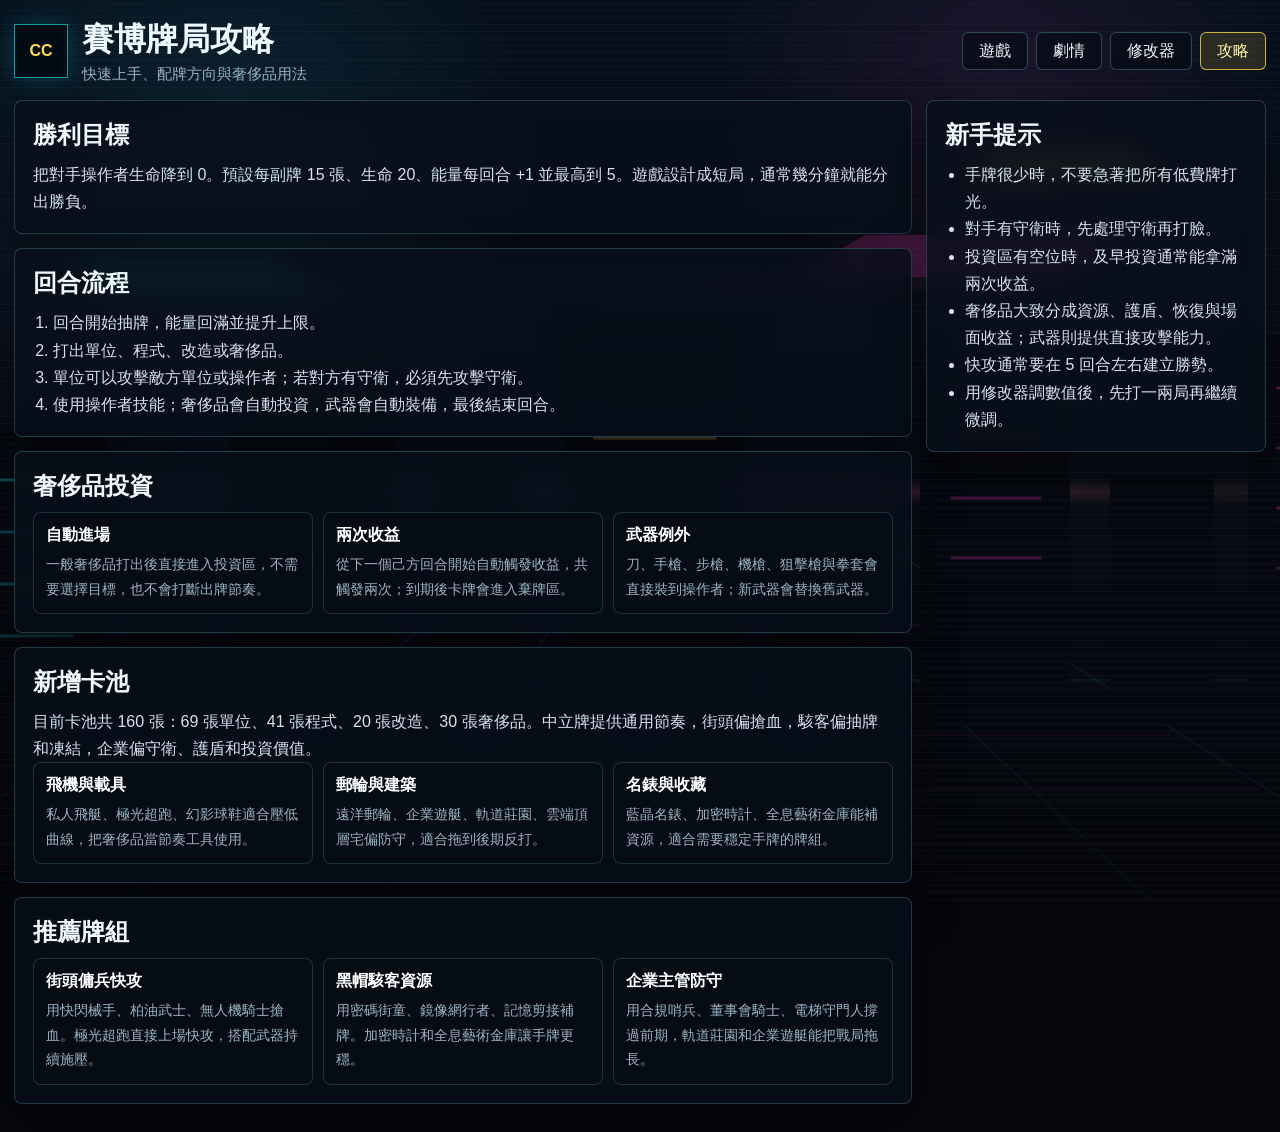
==== guide.html @ 10840266 "Add luxury investments and expanded weapon system" ====
<!doctype html>
<html lang="zh-Hant">
  <head>
    <meta charset="utf-8" />
    <meta name="viewport" content="width=device-width, initial-scale=1" />
    <meta name="theme-color" content="#07111d" />
    <meta name="apple-mobile-web-app-capable" content="yes" />
    <title>賽博牌局攻略</title>
    <link rel="manifest" href="manifest.webmanifest" />
    <link rel="apple-touch-icon" href="assets/app-icon-180.png" />
    <link rel="stylesheet" href="styles.css?v=investment-weapons-20260714" />
  </head>
  <body>
    <div class="backdrop" aria-hidden="true"></div>
    <main class="app">
      <header class="topbar">
        <div class="brand">
          <span class="brand-mark">CC</span>
          <div>
            <h1>賽博牌局攻略</h1>
            <p>快速上手、配牌方向與奢侈品用法</p>
          </div>
        </div>
        <nav class="view-tabs site-nav" aria-label="網站導覽">
          <a class="tab-link" href="index.html">遊戲</a>
          <a class="tab-link" href="story.html">劇情</a>
          <a class="tab-link" href="modifier.html">修改器</a>
          <a class="tab-link active" href="guide.html">攻略</a>
        </nav>
      </header>

      <div class="page-grid">
        <section class="content-panel">
          <div class="section-band">
            <h2>勝利目標</h2>
            <p>把對手操作者生命降到 0。預設每副牌 15 張、生命 20、能量每回合 +1 並最高到 5。遊戲設計成短局，通常幾分鐘就能分出勝負。</p>
          </div>

          <div class="section-band">
            <h2>回合流程</h2>
            <ol>
              <li>回合開始抽牌，能量回滿並提升上限。</li>
              <li>打出單位、程式、改造或奢侈品。</li>
              <li>單位可以攻擊敵方單位或操作者；若對方有守衛，必須先攻擊守衛。</li>
              <li>使用操作者技能；奢侈品會自動投資，武器會自動裝備，最後結束回合。</li>
            </ol>
          </div>

          <div class="section-band">
            <h2>奢侈品投資</h2>
            <div class="guide-cards">
              <div class="guide-card">
                <strong>自動進場</strong>
                <p>一般奢侈品打出後直接進入投資區，不需要選擇目標，也不會打斷出牌節奏。</p>
              </div>
              <div class="guide-card">
                <strong>兩次收益</strong>
                <p>從下一個己方回合開始自動觸發收益，共觸發兩次；到期後卡牌會進入棄牌區。</p>
              </div>
              <div class="guide-card">
                <strong>武器例外</strong>
                <p>刀、手槍、步槍、機槍、狙擊槍與拳套會直接裝到操作者；新武器會替換舊武器。</p>
              </div>
            </div>
          </div>

          <div class="section-band">
            <h2>新增卡池</h2>
            <p>目前卡池共 160 張：69 張單位、41 張程式、20 張改造、30 張奢侈品。中立牌提供通用節奏，街頭偏搶血，駭客偏抽牌和凍結，企業偏守衛、護盾和投資價值。</p>
            <div class="guide-cards">
              <div class="guide-card">
                <strong>飛機與載具</strong>
                <p>私人飛艇、極光超跑、幻影球鞋適合壓低曲線，把奢侈品當節奏工具使用。</p>
              </div>
              <div class="guide-card">
                <strong>郵輪與建築</strong>
                <p>遠洋郵輪、企業遊艇、軌道莊園、雲端頂層宅偏防守，適合拖到後期反打。</p>
              </div>
              <div class="guide-card">
                <strong>名錶與收藏</strong>
                <p>藍晶名錶、加密時計、全息藝術金庫能補資源，適合需要穩定手牌的牌組。</p>
              </div>
            </div>
          </div>

          <div class="section-band">
            <h2>推薦牌組</h2>
            <div class="deck-samples">
              <div class="sample-card">
                <strong>街頭傭兵快攻</strong>
                <p>用快閃械手、柏油武士、無人機騎士搶血。極光超跑直接上場快攻，搭配武器持續施壓。</p>
              </div>
              <div class="sample-card">
                <strong>黑帽駭客資源</strong>
                <p>用密碼街童、鏡像網行者、記憶剪接補牌。加密時計和全息藝術金庫讓手牌更穩。</p>
              </div>
              <div class="sample-card">
                <strong>企業主管防守</strong>
                <p>用合規哨兵、董事會騎士、電梯守門人撐過前期，軌道莊園和企業遊艇能把戰局拖長。</p>
              </div>
            </div>
          </div>
        </section>

        <aside class="section-band">
          <h2>新手提示</h2>
          <ul>
            <li>手牌很少時，不要急著把所有低費牌打光。</li>
            <li>對手有守衛時，先處理守衛再打臉。</li>
            <li>投資區有空位時，及早投資通常能拿滿兩次收益。</li>
            <li>奢侈品大致分成資源、護盾、恢復與場面收益；武器則提供直接攻擊能力。</li>
            <li>快攻通常要在 5 回合左右建立勝勢。</li>
            <li>用修改器調數值後，先打一兩局再繼續微調。</li>
          </ul>
        </aside>
      </div>
    </main>
    <script src="pwa.js"></script>
  </body>
</html>
---- styles.css ----
:root {
  color-scheme: dark;
  --bg: #05070d;
  --panel: rgba(8, 15, 26, 0.82);
  --panel-strong: rgba(12, 20, 34, 0.96);
  --line: rgba(126, 227, 255, 0.22);
  --text: #edf8ff;
  --muted: #9cb4c5;
  --cyan: #18f7ff;
  --pink: #ff3fc7;
  --yellow: #ffde4a;
  --green: #43f59b;
  --red: #ff5c72;
  --blue: #5f8dff;
  --card: #10192a;
  --shadow: 0 18px 52px rgba(0, 0, 0, 0.45);
}

* {
  box-sizing: border-box;
}

body {
  min-height: 100vh;
  min-height: 100dvh;
  margin: 0;
  overflow-x: hidden;
  background: var(--bg);
  color: var(--text);
  font-family:
    "Microsoft JhengHei",
    "Noto Sans TC",
    "Segoe UI",
    sans-serif;
}

button,
input {
  font: inherit;
}

button {
  cursor: pointer;
}

button:disabled {
  cursor: not-allowed;
  opacity: 0.46;
}

.backdrop {
  position: fixed;
  inset: 0;
  z-index: -2;
  background:
    linear-gradient(180deg, rgba(5, 7, 13, 0.18), rgba(5, 7, 13, 0.9)),
    url("assets/cyber-city.svg") center/cover no-repeat;
}

.backdrop::after {
  content: "";
  position: absolute;
  inset: 0;
  background:
    repeating-linear-gradient(
      0deg,
      rgba(255, 255, 255, 0.035) 0,
      rgba(255, 255, 255, 0.035) 1px,
      transparent 1px,
      transparent 7px
    ),
    radial-gradient(circle at 18% 18%, rgba(24, 247, 255, 0.13), transparent 24%),
    radial-gradient(circle at 78% 9%, rgba(255, 63, 199, 0.11), transparent 22%);
  mix-blend-mode: screen;
  opacity: 0.72;
}

.app {
  width: min(1580px, calc(100vw - 28px));
  min-height: 100vh;
  min-height: 100dvh;
  margin: 0 auto;
  padding: 18px 0 28px;
}

.topbar {
  display: flex;
  align-items: center;
  justify-content: space-between;
  gap: 18px;
  margin-bottom: 16px;
}

.brand {
  display: flex;
  align-items: center;
  gap: 14px;
}

.brand-mark {
  display: grid;
  width: 54px;
  height: 54px;
  place-items: center;
  border: 1px solid rgba(24, 247, 255, 0.62);
  background: rgba(4, 9, 16, 0.78);
  box-shadow: 0 0 24px rgba(24, 247, 255, 0.18);
  color: var(--yellow);
  font-weight: 900;
  letter-spacing: 0;
}

h1,
p {
  margin: 0;
}

.brand h1 {
  font-size: clamp(1.45rem, 2.5vw, 2.25rem);
  letter-spacing: 0;
}

.brand p {
  margin-top: 3px;
  color: var(--muted);
  font-size: 0.92rem;
}

.view-tabs,
.filter-group,
.button-row {
  display: flex;
  align-items: center;
  gap: 8px;
}

.tab-button,
.filter-button,
.tab-link,
.ghost-button,
.primary-button,
.start-button,
.end-turn-button,
.skill-button,
.card-action,
.cash-button {
  min-height: 38px;
  border: 1px solid rgba(126, 227, 255, 0.28);
  border-radius: 6px;
  background: rgba(7, 13, 22, 0.74);
  color: var(--text);
  transition:
    transform 120ms ease,
    border-color 120ms ease,
    background 120ms ease;
}

.tab-button,
.filter-button,
.tab-link {
  display: inline-flex;
  align-items: center;
  justify-content: center;
  padding: 0 16px;
  text-decoration: none;
}

.tab-button.active,
.filter-button.active,
.tab-link.active {
  border-color: rgba(255, 222, 74, 0.78);
  background: rgba(255, 222, 74, 0.13);
  color: #fff4a9;
}

.primary-button,
.start-button,
.end-turn-button {
  padding: 0 16px;
  border-color: rgba(67, 245, 155, 0.68);
  background: linear-gradient(90deg, rgba(67, 245, 155, 0.2), rgba(24, 247, 255, 0.16));
  color: #dfffee;
  font-weight: 800;
}

.ghost-button {
  padding: 0 14px;
}

.site-nav {
  flex-wrap: wrap;
  justify-content: flex-end;
}

.view {
  display: none;
}

.view.active {
  display: block;
}

.builder-layout,
.game-layout {
  display: grid;
  gap: 14px;
}

.builder-layout {
  grid-template-columns: 290px minmax(0, 1fr) 310px;
  align-items: start;
}

.game-layout {
  grid-template-columns: minmax(0, 1fr) 330px;
}

.panel,
.table-panel {
  border: 1px solid var(--line);
  border-radius: 8px;
  background: var(--panel);
  box-shadow: var(--shadow);
  backdrop-filter: blur(12px);
}

.panel {
  padding: 14px;
}

.page-layout {
  display: grid;
  gap: 14px;
}

.page-grid {
  display: grid;
  grid-template-columns: minmax(0, 1fr) 340px;
  gap: 14px;
  align-items: start;
}

.content-panel {
  display: grid;
  gap: 14px;
}

.section-band {
  border: 1px solid var(--line);
  border-radius: 8px;
  background: var(--panel);
  box-shadow: var(--shadow);
  backdrop-filter: blur(12px);
  padding: 18px;
}

.section-band h2,
.section-band h3 {
  margin: 0 0 10px;
  letter-spacing: 0;
}

.section-band p {
  color: #d4e5ef;
  line-height: 1.7;
}

.section-band ul,
.section-band ol {
  margin: 10px 0 0;
  padding-left: 1.25rem;
  color: #d4e5ef;
  line-height: 1.7;
}

.guide-cards,
.rule-editor,
.card-editor-grid,
.deck-samples {
  display: grid;
  gap: 10px;
}

.guide-cards {
  grid-template-columns: repeat(auto-fit, minmax(220px, 1fr));
}

.guide-card,
.sample-card,
.editor-card {
  border: 1px solid rgba(126, 227, 255, 0.18);
  border-radius: 8px;
  background: rgba(7, 13, 22, 0.72);
  padding: 12px;
}

.guide-card strong,
.sample-card strong,
.editor-card strong {
  display: block;
  margin-bottom: 6px;
  color: #ffffff;
}

.guide-card p,
.sample-card p,
.editor-card p {
  color: var(--muted);
  font-size: 0.9rem;
}

.story-overview {
  display: grid;
  gap: 12px;
}

.story-chapters,
.story-node-list {
  display: grid;
  gap: 12px;
}

.story-chapter-heading {
  display: flex;
  align-items: start;
  justify-content: space-between;
  gap: 14px;
}

.story-node {
  display: grid;
  grid-template-columns: minmax(0, 1fr) auto;
  gap: 12px;
  align-items: center;
  padding: 12px;
  border: 1px solid rgba(126, 227, 255, 0.18);
  border-radius: 8px;
  background: rgba(7, 13, 22, 0.72);
}

.story-node.locked {
  opacity: 0.52;
}

.story-node.completed {
  border-color: rgba(67, 245, 155, 0.42);
}

.story-node h3 {
  margin: 6px 0;
}

.story-node strong,
.story-battle-banner strong {
  display: block;
  color: #fff4a9;
  line-height: 1.5;
}

.story-status {
  display: inline-flex;
  width: fit-content;
  min-height: 24px;
  align-items: center;
  padding: 0 8px;
  border: 1px solid rgba(255, 222, 74, 0.34);
  border-radius: 999px;
  color: var(--yellow);
  font-size: 0.74rem;
  font-weight: 900;
}

.story-side {
  position: sticky;
  top: 12px;
}

.story-battle-banner {
  display: grid;
  grid-template-columns: minmax(0, 1fr) minmax(240px, 360px);
  gap: 14px;
  margin-bottom: 14px;
  padding: 14px;
  border: 1px solid rgba(255, 222, 74, 0.34);
  border-radius: 8px;
  background:
    linear-gradient(135deg, rgba(255, 222, 74, 0.12), rgba(24, 247, 255, 0.08)),
    rgba(7, 13, 22, 0.86);
  box-shadow: var(--shadow);
}

.story-battle-banner[hidden] {
  display: none;
}

.story-battle-banner h2 {
  margin: 6px 0 8px;
}

.story-banner-actions {
  display: grid;
  align-content: center;
  gap: 10px;
  color: var(--muted);
  line-height: 1.45;
}

.story-banner-actions .ghost-button,
.story-node .primary-button,
.story-node .ghost-button {
  display: inline-flex;
  align-items: center;
  justify-content: center;
  text-decoration: none;
}

.rule-editor {
  grid-template-columns: repeat(auto-fit, minmax(170px, 1fr));
}

.field {
  display: grid;
  gap: 6px;
}

.field label {
  color: #dceaff;
  font-size: 0.84rem;
  font-weight: 800;
}

.field input,
.field textarea,
.field select {
  width: 100%;
  min-height: 40px;
  border: 1px solid rgba(126, 227, 255, 0.24);
  border-radius: 6px;
  background: rgba(5, 9, 15, 0.82);
  color: var(--text);
  padding: 8px 10px;
}

.field textarea {
  min-height: 96px;
  resize: vertical;
}

.file-input {
  position: absolute;
  width: 1px;
  height: 1px;
  opacity: 0;
  pointer-events: none;
}

.toggle-field {
  display: flex;
  min-height: 40px;
  align-items: center;
  gap: 8px;
  padding: 8px 10px;
  border: 1px solid rgba(126, 227, 255, 0.24);
  border-radius: 6px;
  background: rgba(5, 9, 15, 0.62);
  color: #dceaff;
  font-size: 0.88rem;
  font-weight: 800;
}

.modifier-toolbar {
  display: flex;
  flex-wrap: wrap;
  gap: 8px;
  align-items: center;
  justify-content: space-between;
}

.modifier-toolbar .field {
  min-width: min(280px, 100%);
  flex: 1;
}

.card-editor-grid {
  grid-template-columns: repeat(auto-fit, minmax(260px, 1fr));
}

.editor-card {
  display: grid;
  gap: 10px;
}

.custom-card-form {
  display: grid;
  grid-template-columns: repeat(3, minmax(0, 1fr));
  gap: 10px;
}

.custom-text-field,
.custom-art-tools {
  grid-column: 1 / -1;
}

.editor-top {
  display: grid;
  grid-template-columns: 74px minmax(0, 1fr);
  gap: 10px;
  align-items: center;
}

.editor-art {
  width: 74px;
  aspect-ratio: var(--art-ratio, 1 / 1);
  border: 1px solid rgba(255, 255, 255, 0.14);
  border-radius: 6px;
  background-image:
    linear-gradient(180deg, rgba(0, 0, 0, 0.02), rgba(0, 0, 0, 0.24)),
    var(--art-image, url("assets/card-art-atlas.png"));
  background-size: auto, var(--art-size, 600% 600%);
  background-position: center, var(--art-x, 0%) var(--art-y, 0%);
  background-repeat: no-repeat;
}

.custom-preview {
  width: 88px;
  flex: 0 0 auto;
}

.art-tools {
  display: flex;
  flex-wrap: wrap;
  gap: 8px;
  align-items: center;
}

.custom-card-list {
  display: grid;
  gap: 10px;
  margin-top: 14px;
}

.custom-card-list h3 {
  margin: 0;
  font-size: 1rem;
}

.custom-card-items {
  display: grid;
  gap: 8px;
}

.custom-card-row {
  display: grid;
  grid-template-columns: 52px minmax(0, 1fr) auto;
  gap: 10px;
  align-items: center;
  padding: 8px;
  border: 1px solid rgba(126, 227, 255, 0.18);
  border-radius: 6px;
  background: rgba(4, 8, 15, 0.54);
}

.custom-card-row strong,
.custom-card-row p {
  margin: 0;
}

.custom-card-row p,
.empty-inline {
  color: var(--muted);
  font-size: 0.84rem;
}

.custom-card-actions {
  display: flex;
  flex-wrap: wrap;
  gap: 6px;
  justify-content: flex-end;
}

.mini-art {
  width: 52px;
}

.danger-button {
  border-color: rgba(255, 92, 122, 0.42);
  color: #ffd3dc;
}

.compact-button {
  min-height: 34px;
  padding: 7px 10px;
  font-size: 0.82rem;
}

.editor-fields {
  display: grid;
  grid-template-columns: repeat(3, 1fr);
  gap: 8px;
}

.editor-fields .field input {
  min-height: 36px;
}

.status-line {
  min-height: 24px;
  color: var(--yellow);
  font-weight: 800;
}

.export-box {
  font-family: Consolas, "Courier New", monospace;
}

.deck-samples {
  grid-template-columns: repeat(auto-fit, minmax(260px, 1fr));
}

.panel-heading {
  display: flex;
  align-items: center;
  justify-content: space-between;
  gap: 10px;
  margin-bottom: 12px;
  color: #ffffff;
  font-weight: 900;
}

.panel-heading strong {
  color: var(--yellow);
  font-size: 0.86rem;
}

.operator-list {
  display: grid;
  gap: 8px;
}

.operator-button {
  width: 100%;
  min-height: 62px;
  padding: 10px;
  border: 1px solid rgba(126, 227, 255, 0.23);
  border-radius: 8px;
  background: rgba(10, 18, 30, 0.68);
  color: var(--text);
  text-align: left;
}

.operator-button.active {
  border-color: var(--cyan);
  box-shadow: inset 0 0 0 1px rgba(24, 247, 255, 0.28);
}

.operator-button strong,
.operator-detail strong {
  display: block;
  margin-bottom: 4px;
}

.operator-button span,
.operator-detail,
.rule-stack {
  color: var(--muted);
  font-size: 0.9rem;
}

.operator-detail {
  min-height: 94px;
  margin: 12px 0;
  padding: 12px;
  border: 1px solid rgba(255, 222, 74, 0.2);
  border-radius: 8px;
  background: rgba(255, 222, 74, 0.06);
}

.rule-stack {
  display: grid;
  gap: 8px;
  margin-bottom: 14px;
}

.rule-stack div {
  display: flex;
  justify-content: space-between;
  gap: 10px;
  padding-bottom: 8px;
  border-bottom: 1px solid rgba(126, 227, 255, 0.12);
}

.library-panel {
  min-height: calc(100vh - 128px);
}

.library-toolbar {
  display: flex;
  align-items: center;
  justify-content: space-between;
  gap: 14px;
  margin-bottom: 12px;
}

.deck-meter {
  display: grid;
  min-width: 150px;
  gap: 6px;
  color: var(--yellow);
  font-weight: 900;
  text-align: right;
}

.meter-track {
  width: 100%;
  height: 8px;
  overflow: hidden;
  border: 1px solid rgba(255, 222, 74, 0.28);
  border-radius: 999px;
  background: rgba(255, 255, 255, 0.08);
}

.meter-track span {
  display: block;
  width: 0;
  height: 100%;
  background: linear-gradient(90deg, var(--green), var(--yellow));
}

.card-library {
  display: grid;
  grid-template-columns: repeat(auto-fill, minmax(194px, 1fr));
  gap: 10px;
}

.catalog-card,
.hand-card,
.unit-card,
.luxury-card,
.deck-entry {
  border: 1px solid rgba(126, 227, 255, 0.24);
  border-radius: 8px;
  background:
    linear-gradient(145deg, rgba(255, 255, 255, 0.035), transparent 38%),
    rgba(12, 22, 36, 0.94);
  color: var(--text);
}

.catalog-card {
  display: grid;
  min-height: 214px;
  padding: 10px;
  gap: 8px;
  position: relative;
  overflow: hidden;
}

.catalog-card::before,
.hand-card::before {
  content: "";
  position: absolute;
  inset: 0;
  pointer-events: none;
  background:
    linear-gradient(90deg, transparent, rgba(255, 255, 255, 0.06), transparent),
    radial-gradient(circle at 72% 20%, var(--accent, rgba(24, 247, 255, 0.28)), transparent 34%);
  opacity: 0.78;
}

.catalog-card > *,
.hand-card > * {
  position: relative;
}

.card-topline {
  display: flex;
  align-items: start;
  justify-content: space-between;
  gap: 8px;
}

.cost-badge,
.stat-badge {
  display: inline-grid;
  min-width: 32px;
  height: 32px;
  place-items: center;
  border-radius: 6px;
  background: rgba(24, 247, 255, 0.14);
  border: 1px solid rgba(24, 247, 255, 0.55);
  color: var(--cyan);
  font-weight: 900;
}

.type-chip {
  display: inline-flex;
  width: fit-content;
  min-height: 24px;
  align-items: center;
  padding: 0 8px;
  border: 1px solid rgba(255, 255, 255, 0.18);
  border-radius: 999px;
  color: #ffffff;
  font-size: 0.75rem;
}

.catalog-card h3,
.hand-card h3 {
  margin: 0;
  font-size: 1.02rem;
  line-height: 1.24;
  letter-spacing: 0;
}

.card-art {
  position: relative;
  width: 100%;
  aspect-ratio: var(--art-ratio, 1 / 1);
  min-height: 0;
  overflow: hidden;
  border: 1px solid rgba(255, 255, 255, 0.12);
  border-radius: 6px;
}

.card-art,
.unit-art,
.luxury-thumb {
  background-image:
    linear-gradient(180deg, rgba(0, 0, 0, 0.02), rgba(0, 0, 0, 0.24)),
    var(--art-image, url("assets/card-art-atlas.png"));
  background-size: auto, var(--art-size, 600% 600%);
  background-position: center, var(--art-x, 0%) var(--art-y, 0%);
  background-repeat: no-repeat;
}

.card-art::before {
  content: "";
  position: absolute;
  inset: 0;
  border: 1px solid rgba(255, 255, 255, 0.08);
  box-shadow: inset 0 0 24px rgba(0, 0, 0, 0.42);
}

.card-art::after {
  content: "";
  position: absolute;
  inset: auto 0 0;
  height: 28px;
  background: linear-gradient(180deg, transparent, rgba(5, 7, 13, 0.76));
}

.card-text {
  min-height: 54px;
  color: #cfe0eb;
  font-size: 0.84rem;
  line-height: 1.45;
}

.card-footer,
.count-controls {
  display: flex;
  align-items: center;
  justify-content: space-between;
  gap: 8px;
}

.stats {
  display: flex;
  gap: 6px;
}

.card-action {
  width: 34px;
  height: 34px;
  font-weight: 900;
}

.count-number {
  min-width: 26px;
  text-align: center;
  color: var(--yellow);
  font-weight: 900;
}

.deck-list {
  display: grid;
  align-content: start;
  min-height: 420px;
  max-height: calc(100vh - 230px);
  gap: 7px;
  overflow: auto;
  padding-right: 4px;
}

.deck-type-mix {
  display: grid;
  grid-template-columns: repeat(4, minmax(0, 1fr));
  gap: 5px;
}

.deck-type-mix span {
  display: grid;
  min-width: 0;
  padding: 6px 4px;
  border: 1px solid rgba(126, 227, 255, 0.2);
  border-radius: 5px;
  color: var(--muted);
  background: rgba(255, 255, 255, 0.035);
  text-align: center;
  font-size: 0.68rem;
}

.deck-type-mix strong {
  color: var(--text);
  font-size: 0.98rem;
}

.deck-entry {
  display: grid;
  grid-template-columns: 32px minmax(0, 1fr) 32px;
  align-items: center;
  gap: 8px;
  min-height: 38px;
  padding: 5px 7px;
}

.deck-entry-name {
  overflow: hidden;
  text-overflow: ellipsis;
  white-space: nowrap;
}

.deck-entry-type {
  color: var(--muted);
  font-size: 0.74rem;
}

.start-button {
  width: 100%;
  margin-top: 12px;
}

.table-panel {
  display: grid;
  min-height: calc(100vh - 100px);
  padding: 14px;
  gap: 12px;
}

.combatant-row {
  display: grid;
  grid-template-columns: 190px minmax(0, 1fr);
  gap: 12px;
  align-items: center;
}

.opponent-row {
  align-items: start;
}

.player-row {
  align-items: end;
}

.hero-card {
  position: relative;
  min-height: 168px;
  padding: 14px;
  border: 1px solid rgba(126, 227, 255, 0.26);
  border-radius: 8px;
  background:
    linear-gradient(155deg, rgba(24, 247, 255, 0.09), rgba(255, 63, 199, 0.07)),
    rgba(7, 13, 22, 0.92);
}

.hero-card h2 {
  margin: 0 0 8px;
  font-size: 1.08rem;
}

.hero-stats {
  display: grid;
  grid-template-columns: repeat(2, 1fr);
  gap: 8px;
}

.hero-stat {
  min-height: 48px;
  padding: 6px;
  border: 1px solid rgba(255, 255, 255, 0.1);
  border-radius: 6px;
  background: rgba(255, 255, 255, 0.04);
}

.hero-stat span {
  display: block;
  color: var(--muted);
  font-size: 0.72rem;
}

.hero-stat strong {
  font-size: 1.12rem;
}

.zone-stack {
  display: grid;
  gap: 8px;
  min-width: 0;
}

.board-row,
.luxury-strip,
.hand-row {
  display: grid;
  gap: 8px;
}

.board-row {
  grid-template-columns: repeat(4, minmax(112px, 1fr));
  min-height: 128px;
}

.luxury-strip {
  grid-template-columns: repeat(2, minmax(140px, 1fr));
  min-height: 84px;
}

.hand-row {
  grid-template-columns: repeat(auto-fit, minmax(128px, 1fr));
  min-height: 166px;
}

.empty-slot {
  display: grid;
  min-height: 100%;
  place-items: center;
  border: 1px dashed rgba(126, 227, 255, 0.17);
  border-radius: 8px;
  color: rgba(237, 248, 255, 0.34);
  font-size: 0.82rem;
}

.unit-card {
  display: grid;
  min-height: 128px;
  padding: 9px;
  gap: 8px;
  position: relative;
  overflow: hidden;
  cursor: pointer;
  text-align: left;
  background:
    linear-gradient(180deg, rgba(20, 33, 52, 0.88), rgba(7, 11, 19, 0.95)),
    rgba(12, 22, 36, 0.94);
}

.unit-card > * {
  position: relative;
  z-index: 1;
}

.unit-art {
  width: min(82px, 100%);
  aspect-ratio: var(--art-ratio, 1 / 1);
  justify-self: center;
  overflow: hidden;
  border: 1px solid rgba(255, 255, 255, 0.16);
  border-radius: 6px;
  box-shadow: inset 0 0 18px rgba(0, 0, 0, 0.42);
}

.unit-card.can-attack {
  border-color: rgba(67, 245, 155, 0.74);
  box-shadow: 0 0 20px rgba(67, 245, 155, 0.1);
}

.unit-card.selected {
  border-color: var(--yellow);
  box-shadow: 0 0 24px rgba(255, 222, 74, 0.22);
}

.unit-name {
  min-height: 36px;
  font-weight: 900;
  line-height: 1.18;
}

.unit-tags {
  display: flex;
  flex-wrap: wrap;
  gap: 5px;
  min-height: 24px;
}

.tag {
  display: inline-flex;
  min-height: 21px;
  align-items: center;
  padding: 0 6px;
  border-radius: 999px;
  background: rgba(255, 255, 255, 0.08);
  color: #dceaff;
  font-size: 0.7rem;
}

.unit-stats {
  display: flex;
  justify-content: space-between;
  gap: 8px;
}

.luxury-card {
  display: grid;
  grid-template-columns: 58px minmax(0, 1fr);
  min-height: 84px;
  align-items: center;
  padding: 9px;
  gap: 6px;
  position: relative;
  overflow: hidden;
  border-color: rgba(255, 222, 74, 0.32);
  background:
    linear-gradient(135deg, rgba(255, 222, 74, 0.12), transparent 42%),
    rgba(15, 18, 29, 0.94);
}

.luxury-thumb {
  width: 58px;
  aspect-ratio: var(--art-ratio, 1 / 1);
  overflow: hidden;
  border: 1px solid rgba(255, 222, 74, 0.32);
  border-radius: 6px;
}

.luxury-copy {
  min-width: 0;
}

.luxury-card strong {
  color: #fff2a8;
  position: relative;
  z-index: 1;
}

.luxury-card p {
  color: #d9c991;
  font-size: 0.76rem;
  line-height: 1.34;
  position: relative;
  z-index: 1;
}

.attached-luxury {
  display: grid;
  gap: 5px;
  padding: 6px;
  border: 1px solid rgba(255, 222, 74, 0.34);
  border-radius: 6px;
  background: rgba(5, 7, 13, 0.72);
  color: #fff1a6;
  font-size: 0.72rem;
}

.attached-luxury button,
.luxury-card button {
  position: relative;
  z-index: 2;
}

.luxury-card .cash-button {
  grid-column: 1 / -1;
  justify-self: start;
}

.cash-button {
  min-height: 28px;
  padding: 0 8px;
  color: var(--yellow);
}

.hand-card {
  position: relative;
  display: grid;
  min-height: 166px;
  padding: 9px;
  gap: 7px;
  text-align: left;
}

.hand-card .card-art {
  width: min(100%, 128px);
  justify-self: center;
}

.hand-card.playable {
  border-color: rgba(24, 247, 255, 0.64);
  box-shadow: 0 0 18px rgba(24, 247, 255, 0.12);
}

.hand-card:hover,
.card-action:hover,
.tab-button:hover,
.tab-link:hover,
.filter-button:hover,
.primary-button:hover,
.ghost-button:hover,
.start-button:hover,
.end-turn-button:hover,
.skill-button:hover {
  transform: translateY(-1px);
}

.turn-bar {
  display: grid;
  grid-template-columns: minmax(150px, 240px) minmax(0, 1fr) minmax(130px, 190px);
  gap: 10px;
  align-items: center;
  padding: 10px;
  border: 1px solid rgba(255, 222, 74, 0.2);
  border-radius: 8px;
  background: rgba(5, 8, 14, 0.72);
}

.skill-button {
  padding: 0 12px;
  text-align: left;
}

.turn-status {
  min-height: 38px;
  display: grid;
  place-items: center;
  color: #dceaff;
  font-weight: 900;
}

.hidden-hand {
  display: flex;
  align-items: center;
  justify-content: flex-end;
  gap: 8px;
  color: var(--muted);
}

.card-back-mini {
  width: 38px;
  height: 54px;
  border-radius: 5px;
  background: url("assets/card-back.svg") center/cover no-repeat;
  box-shadow: 0 0 16px rgba(24, 247, 255, 0.15);
}

.game-panel {
  display: grid;
  grid-template-rows: auto auto minmax(0, 1fr);
  min-height: calc(100vh - 100px);
}

.action-panel {
  display: grid;
  gap: 10px;
  margin-bottom: 14px;
}

.choice-buttons,
.match-stats {
  display: grid;
  grid-template-columns: repeat(2, minmax(0, 1fr));
  gap: 8px;
}

.hero-attack-button {
  width: 100%;
  min-height: 34px;
  margin-top: 8px;
  border-color: rgba(255, 222, 74, 0.5);
  color: var(--yellow);
  background: rgba(255, 222, 74, 0.08);
  font-weight: 800;
}

.match-stats {
  grid-template-columns: repeat(3, minmax(0, 1fr));
}

.match-stats span {
  display: grid;
  padding: 7px 4px;
  border: 1px solid rgba(126, 227, 255, 0.2);
  border-radius: 5px;
  color: var(--muted);
  text-align: center;
  font-size: 0.7rem;
}

.match-stats strong {
  color: var(--text);
  font-size: 1rem;
}

.discard-panels {
  display: grid;
  gap: 6px;
}

.discard-view {
  border: 1px solid rgba(126, 227, 255, 0.18);
  border-radius: 5px;
  background: rgba(255, 255, 255, 0.025);
}

.discard-view summary {
  padding: 8px;
  color: var(--muted);
  cursor: pointer;
  font-size: 0.78rem;
}

.discard-view summary span {
  color: var(--yellow);
  font-weight: 800;
}

.discard-list {
  display: flex;
  max-height: 120px;
  padding: 0 8px 8px;
  gap: 5px;
  overflow: auto;
  flex-wrap: wrap;
}

.discard-list span {
  padding: 3px 6px;
  border: 1px solid rgba(255, 255, 255, 0.1);
  border-radius: 4px;
  font-size: 0.7rem;
}

.notice {
  border: 1px solid rgba(255, 222, 74, 0.22);
  border-radius: 8px;
  background: rgba(255, 222, 74, 0.08);
  padding: 12px;
  color: #fff1a6;
  line-height: 1.45;
}

.game-log {
  display: flex;
  flex-direction: column-reverse;
  gap: 7px;
  min-height: 0;
  overflow: auto;
  padding-right: 4px;
}

.log-line {
  padding: 8px;
  border-left: 2px solid rgba(24, 247, 255, 0.45);
  background: rgba(255, 255, 255, 0.045);
  color: #cddbe6;
  font-size: 0.84rem;
  line-height: 1.38;
}

.targetable {
  outline: 2px solid rgba(255, 222, 74, 0.75);
  outline-offset: 2px;
}

.play-reveal {
  position: fixed;
  inset: 0;
  z-index: 80;
  display: grid;
  place-items: center;
  padding: 18px;
  background: rgba(2, 5, 10, 0.54);
  backdrop-filter: blur(6px);
}

.play-reveal[hidden] {
  display: none;
}

.play-reveal-card {
  display: grid;
  width: min(286px, calc(100vw - 34px));
  max-height: min(82vh, 560px);
  gap: 9px;
  overflow: hidden;
  padding: 13px;
  border: 1px solid rgba(255, 222, 74, 0.54);
  border-radius: 8px;
  background:
    linear-gradient(150deg, rgba(24, 247, 255, 0.14), rgba(255, 63, 199, 0.12)),
    rgba(7, 12, 21, 0.96);
  box-shadow:
    0 24px 70px rgba(0, 0, 0, 0.52),
    0 0 42px rgba(255, 222, 74, 0.18);
  animation: reveal-pop 420ms ease both;
}

.play-reveal-label {
  width: fit-content;
  min-height: 24px;
  padding: 0 8px;
  display: inline-flex;
  align-items: center;
  border: 1px solid rgba(255, 222, 74, 0.36);
  border-radius: 999px;
  color: var(--yellow);
  font-size: 0.76rem;
  font-weight: 900;
}

.play-reveal-card h3 {
  margin: 0;
  font-size: 1.08rem;
  line-height: 1.24;
}

.play-reveal-card .card-art {
  width: min(100%, 218px);
  justify-self: center;
}

.play-reveal-card .card-text {
  min-height: auto;
  max-height: 74px;
  overflow: hidden;
}

.impact-shake {
  animation: impact-shake 620ms ease both;
}

.impact-zone {
  animation: impact-zone 720ms ease both;
}

.story-result {
  position: fixed;
  inset: 0;
  z-index: 90;
  display: grid;
  place-items: center;
  padding: 18px;
  background: rgba(2, 5, 10, 0.68);
  backdrop-filter: blur(8px);
}

.story-result[hidden] {
  display: none;
}

.story-result-panel {
  display: grid;
  width: min(860px, calc(100vw - 28px));
  max-height: min(88vh, 720px);
  overflow: hidden;
  grid-template-columns: minmax(240px, 1fr) minmax(260px, 0.82fr);
  border: 1px solid rgba(255, 222, 74, 0.48);
  border-radius: 8px;
  background:
    linear-gradient(145deg, rgba(24, 247, 255, 0.12), rgba(255, 222, 74, 0.09)),
    rgba(7, 12, 21, 0.97);
  box-shadow:
    0 26px 80px rgba(0, 0, 0, 0.55),
    0 0 46px rgba(255, 222, 74, 0.18);
  animation: reveal-pop 420ms ease both;
}

.story-result-art {
  min-height: 360px;
  background-image:
    linear-gradient(180deg, rgba(0, 0, 0, 0.02), rgba(0, 0, 0, 0.16)),
    url("assets/story-clear-atlas.png");
  background-size: auto, 200% 200%;
  background-position: center, var(--story-art-x, 0%) var(--story-art-y, 0%);
  background-repeat: no-repeat;
}

.story-result-copy {
  display: grid;
  align-content: center;
  gap: 12px;
  padding: 22px;
}

.story-result-copy h2 {
  margin: 0;
  font-size: clamp(1.45rem, 4vw, 2.35rem);
  letter-spacing: 0;
}

.story-result-copy p {
  color: #d4e5ef;
  line-height: 1.7;
}

@keyframes reveal-pop {
  from {
    opacity: 0;
    transform: translateY(18px) scale(0.9);
  }
  60% {
    opacity: 1;
    transform: translateY(-4px) scale(1.03);
  }
  to {
    opacity: 1;
    transform: translateY(0) scale(1);
  }
}

@keyframes impact-shake {
  0%,
  100% {
    transform: translateX(0);
    box-shadow: 0 0 0 rgba(255, 222, 74, 0);
  }
  18% {
    transform: translateX(-5px);
    box-shadow: 0 0 28px rgba(255, 222, 74, 0.22);
  }
  36% {
    transform: translateX(5px);
  }
  54% {
    transform: translateX(-3px);
    box-shadow: 0 0 34px rgba(24, 247, 255, 0.2);
  }
  72% {
    transform: translateX(3px);
  }
}

@keyframes impact-zone {
  0%,
  100% {
    filter: none;
  }
  35% {
    filter: brightness(1.32) saturate(1.28);
  }
  58% {
    filter: brightness(0.92) saturate(1.1);
  }
}

.danger {
  color: var(--red);
}

.empty-message {
  display: grid;
  min-height: 180px;
  place-items: center;
  color: var(--muted);
  text-align: center;
}

[data-type="unit"] {
  --accent: var(--green);
}

[data-type="program"] {
  --accent: var(--cyan);
}

[data-type="mod"] {
  --accent: var(--blue);
}

[data-type="luxury"] {
  --accent: var(--yellow);
}

@media (max-width: 1180px) {
  .builder-layout,
  .game-layout,
  .page-grid {
    grid-template-columns: 1fr;
  }

  .operator-panel {
    order: 0;
  }

  .deck-panel {
    order: 2;
  }

  .library-panel {
    min-height: auto;
  }

  .game-panel {
    min-height: auto;
  }

  .table-panel {
    min-height: auto;
  }
}

@media (max-width: 760px) {
  .app {
    width: min(100vw - 16px, 1580px);
    padding: 10px 0 18px;
  }

  .topbar,
  .library-toolbar {
    align-items: stretch;
    flex-direction: column;
  }

  .brand-mark {
    width: 44px;
    height: 44px;
  }

  .brand h1 {
    font-size: 1.4rem;
  }

  .view-tabs,
  .filter-group,
  .button-row {
    flex-wrap: wrap;
  }

  .tab-button,
  .filter-button,
  .ghost-button,
  .primary-button,
  .start-button,
  .end-turn-button,
  .skill-button,
  .card-action,
  .cash-button {
    min-height: 44px;
  }

  .tab-button,
  .filter-button,
  .tab-link {
    flex: 1 1 auto;
    padding: 0 10px;
  }

  .section-band {
    padding: 12px;
  }

  .rule-editor,
  .custom-card-form,
  .card-editor-grid,
  .deck-samples {
    grid-template-columns: 1fr;
  }

  .custom-card-row {
    grid-template-columns: 52px minmax(0, 1fr);
  }

  .custom-card-actions {
    grid-column: 1 / -1;
    justify-content: stretch;
  }

  .custom-card-actions .compact-button {
    flex: 1 1 120px;
  }

  .story-node,
  .story-battle-banner,
  .story-result-panel {
    grid-template-columns: 1fr;
  }

  .story-side {
    position: static;
  }

  .story-result-art {
    min-height: 260px;
  }

  .story-result-copy {
    padding: 16px;
  }

  .panel,
  .table-panel {
    padding: 10px;
  }

  .card-library {
    grid-template-columns: repeat(2, minmax(0, 1fr));
    gap: 8px;
  }

  .catalog-card,
  .hand-card {
    min-height: 0;
    padding: 8px;
    gap: 7px;
  }

  .hand-card .card-art {
    width: min(100%, 112px);
  }

  .catalog-card h3,
  .hand-card h3 {
    font-size: 0.9rem;
  }

  .card-text {
    min-height: auto;
    font-size: 0.74rem;
    line-height: 1.35;
  }

  .cost-badge,
  .stat-badge {
    min-width: 28px;
    height: 28px;
  }

  .type-chip {
    min-height: 22px;
    padding: 0 6px;
    font-size: 0.68rem;
  }

  .combatant-row {
    grid-template-columns: 1fr;
  }

  .hero-card {
    display: grid;
    min-height: 178px;
    padding: 62px 10px 10px;
    align-content: end;
    grid-template-rows: auto auto;
  }

  .hero-card h2 {
    margin-bottom: 6px;
  }

  .hero-stats {
    position: relative;
    z-index: 1;
  }

  .board-row {
    grid-template-columns: repeat(2, minmax(0, 1fr));
    min-height: auto;
  }

  .luxury-strip,
  .turn-bar {
    grid-template-columns: 1fr;
    min-height: auto;
  }

  .hand-row {
    grid-template-columns: repeat(2, minmax(0, 1fr));
    min-height: auto;
  }

  .unit-card {
    min-height: 0;
    padding: 8px;
    gap: 6px;
  }

  .unit-art {
    width: min(64px, 100%);
  }

  .unit-name {
    min-height: auto;
    font-size: 0.86rem;
  }

  .luxury-card {
    grid-template-columns: 52px minmax(0, 1fr);
  }

  .luxury-thumb {
    width: 52px;
  }

  .game-log {
    max-height: 260px;
  }
}

@media (max-width: 420px) {
  .app {
    width: min(100vw - 10px, 1580px);
  }

  .brand p {
    display: none;
  }

  .card-library {
    gap: 6px;
  }

  .catalog-card,
  .hand-card {
    padding: 7px;
  }

  .card-action {
    width: 32px;
  }

  .hero-stats {
    grid-template-columns: repeat(4, minmax(0, 1fr));
    gap: 5px;
  }

  .hero-stat {
    min-height: 40px;
    padding: 5px;
  }

  .hero-stat strong {
    font-size: 0.98rem;
  }
}

@media (orientation: landscape) and (max-height: 560px) and (max-width: 980px) {
  .app {
    width: min(100vw - 12px, 1580px);
    padding: 6px 0 12px;
  }

  .topbar {
    margin-bottom: 8px;
  }

  .brand p {
    display: none;
  }

  .brand-mark {
    width: 40px;
    height: 40px;
  }

  .brand h1 {
    font-size: 1.25rem;
  }

  .game-layout {
    grid-template-columns: minmax(0, 1fr) 280px;
    gap: 8px;
  }

  .table-panel,
  .panel {
    padding: 8px;
  }

  .combatant-row {
    grid-template-columns: 140px minmax(0, 1fr);
    gap: 8px;
  }

  .hero-card {
    min-height: 126px;
    padding: 34px 8px 8px;
    align-content: end;
  }

  .hero-card h2 {
    font-size: 0.9rem;
  }

  .hero-stat {
    min-height: 34px;
    padding: 4px;
  }

  .hero-stat strong {
    font-size: 0.9rem;
  }

  .board-row {
    grid-template-columns: repeat(4, minmax(76px, 1fr));
    min-height: auto;
  }

  .hand-row {
    grid-template-columns: repeat(5, minmax(88px, 1fr));
    min-height: auto;
  }

  .unit-card,
  .hand-card {
    min-height: 0;
    padding: 6px;
    gap: 5px;
  }

  .hand-card .card-art {
    width: min(100%, 76px);
  }

  .unit-art {
    width: 44px;
  }

  .card-text {
    font-size: 0.68rem;
  }

  .game-panel {
    min-height: auto;
  }

  .game-log {
    max-height: 180px;
  }
}
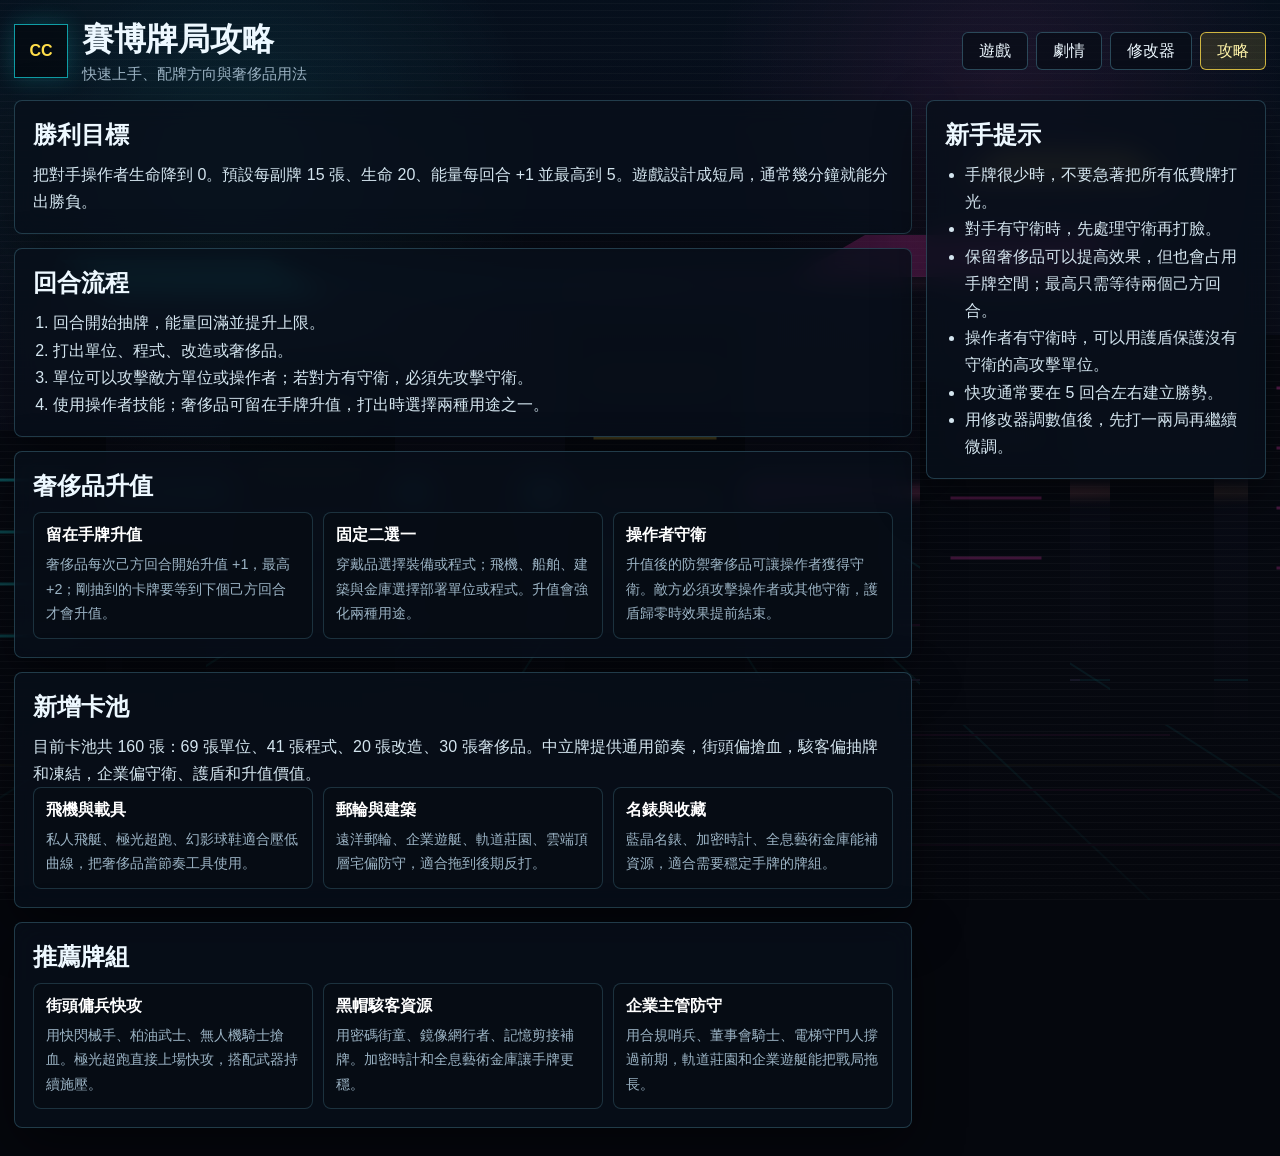
==== commit f5572130: "Add game entry screen and random opponents" ====
--- a/guide.html
+++ b/guide.html
@@ -8,7 +8,7 @@
     <title>賽博牌局攻略</title>
     <link rel="manifest" href="manifest.webmanifest" />
     <link rel="apple-touch-icon" href="assets/app-icon-180.png" />
-    <link rel="stylesheet" href="styles.css?v=investment-weapons-20260714" />
+    <link rel="stylesheet" href="styles.css?v=luxury-details-20260714" />
   </head>
   <body>
     <div class="backdrop" aria-hidden="true"></div>
@@ -42,31 +42,31 @@
               <li>回合開始抽牌，能量回滿並提升上限。</li>
               <li>打出單位、程式、改造或奢侈品。</li>
               <li>單位可以攻擊敵方單位或操作者；若對方有守衛，必須先攻擊守衛。</li>
-              <li>使用操作者技能；奢侈品會自動投資，武器會自動裝備，最後結束回合。</li>
+              <li>使用操作者技能；奢侈品可留在手牌升值，打出時選擇兩種用途之一。</li>
             </ol>
           </div>
 
           <div class="section-band">
-            <h2>奢侈品投資</h2>
+            <h2>奢侈品升值</h2>
             <div class="guide-cards">
               <div class="guide-card">
-                <strong>自動進場</strong>
-                <p>一般奢侈品打出後直接進入投資區，不需要選擇目標，也不會打斷出牌節奏。</p>
+                <strong>留在手牌升值</strong>
+                <p>奢侈品每次己方回合開始升值 +1，最高 +2；剛抽到的卡牌要等到下個己方回合才會升值。</p>
               </div>
               <div class="guide-card">
-                <strong>兩次收益</strong>
-                <p>從下一個己方回合開始自動觸發收益，共觸發兩次；到期後卡牌會進入棄牌區。</p>
+                <strong>固定二選一</strong>
+                <p>穿戴品選擇裝備或程式；飛機、船舶、建築與金庫選擇部署單位或程式。升值會強化兩種用途。</p>
               </div>
               <div class="guide-card">
-                <strong>武器例外</strong>
-                <p>刀、手槍、步槍、機槍、狙擊槍與拳套會直接裝到操作者；新武器會替換舊武器。</p>
+                <strong>操作者守衛</strong>
+                <p>升值後的防禦奢侈品可讓操作者獲得守衛。敵方必須攻擊操作者或其他守衛，護盾歸零時效果提前結束。</p>
               </div>
             </div>
           </div>
 
           <div class="section-band">
             <h2>新增卡池</h2>
-            <p>目前卡池共 160 張：69 張單位、41 張程式、20 張改造、30 張奢侈品。中立牌提供通用節奏，街頭偏搶血，駭客偏抽牌和凍結，企業偏守衛、護盾和投資價值。</p>
+            <p>目前卡池共 160 張：69 張單位、41 張程式、20 張改造、30 張奢侈品。中立牌提供通用節奏，街頭偏搶血，駭客偏抽牌和凍結，企業偏守衛、護盾和升值價值。</p>
             <div class="guide-cards">
               <div class="guide-card">
                 <strong>飛機與載具</strong>
@@ -107,8 +107,8 @@
           <ul>
             <li>手牌很少時，不要急著把所有低費牌打光。</li>
             <li>對手有守衛時，先處理守衛再打臉。</li>
-            <li>投資區有空位時，及早投資通常能拿滿兩次收益。</li>
-            <li>奢侈品大致分成資源、護盾、恢復與場面收益；武器則提供直接攻擊能力。</li>
+            <li>保留奢侈品可以提高效果，但也會占用手牌空間；最高只需等待兩個己方回合。</li>
+            <li>操作者有守衛時，可以用護盾保護沒有守衛的高攻擊單位。</li>
             <li>快攻通常要在 5 回合左右建立勝勢。</li>
             <li>用修改器調數值後，先打一兩局再繼續微調。</li>
           </ul>
--- a/styles.css
+++ b/styles.css
@@ -891,6 +891,147 @@
   padding-right: 4px;
 }
 
+.opponent-picker {
+  display: grid;
+  gap: 6px;
+  margin-bottom: 14px;
+  color: var(--text);
+  font-size: 0.9rem;
+  font-weight: 700;
+}
+
+.opponent-picker select {
+  width: 100%;
+  min-height: 40px;
+  padding: 0 34px 0 10px;
+  border: 1px solid rgba(126, 227, 255, 0.3);
+  border-radius: 6px;
+  background: #091322;
+  color: var(--text);
+}
+
+.opponent-picker small {
+  color: var(--muted);
+  font-size: 0.76rem;
+  font-weight: 400;
+  line-height: 1.45;
+}
+
+body.landing-active {
+  overflow: hidden;
+}
+
+.landing-view {
+  position: fixed;
+  inset: 0;
+  z-index: 1000;
+  display: grid;
+  min-height: 100vh;
+  min-height: 100dvh;
+  place-items: end center;
+  overflow: hidden;
+  background: #05070d;
+}
+
+.landing-view[hidden] {
+  display: none;
+}
+
+.landing-art,
+.landing-shade {
+  position: absolute;
+  inset: 0;
+  width: 100%;
+  height: 100%;
+}
+
+.landing-art {
+  object-fit: cover;
+  object-position: center center;
+}
+
+.landing-shade {
+  background: linear-gradient(180deg, rgba(2, 6, 12, 0.08) 30%, rgba(2, 6, 12, 0.9) 100%);
+}
+
+.landing-content {
+  position: relative;
+  z-index: 1;
+  width: min(760px, calc(100% - 32px));
+  padding: 0 0 max(7vh, 34px);
+  text-align: center;
+  text-shadow: 0 2px 18px rgba(0, 0, 0, 0.9);
+}
+
+.landing-kicker {
+  margin-bottom: 6px;
+  color: var(--yellow);
+  font-size: 0.82rem;
+  font-weight: 800;
+}
+
+.landing-content h1 {
+  font-size: clamp(2.5rem, 8vh, 5.8rem);
+  line-height: 1;
+}
+
+.landing-content > p:not(.landing-kicker) {
+  margin: 12px auto 22px;
+  color: #d8e8f4;
+  font-size: clamp(0.95rem, 2vh, 1.18rem);
+  line-height: 1.55;
+}
+
+.landing-enter {
+  min-width: 180px;
+  min-height: 50px;
+  border: 1px solid rgba(255, 222, 74, 0.9);
+  border-radius: 6px;
+  background: rgba(10, 14, 20, 0.82);
+  color: #fff4a9;
+  box-shadow: 0 0 26px rgba(255, 222, 74, 0.18);
+  font-weight: 800;
+}
+
+.landing-enter:hover,
+.landing-enter:focus-visible {
+  border-color: var(--cyan);
+  color: #fff;
+  transform: translateY(-2px);
+}
+
+.builder-notice {
+  margin-bottom: 12px;
+  padding: 11px 14px;
+  border: 1px solid rgba(255, 222, 74, 0.58);
+  border-radius: 6px;
+  background: rgba(39, 33, 8, 0.92);
+  color: #fff4a9;
+  font-weight: 700;
+}
+
+.appreciation-badge,
+.operator-guard-badge {
+  display: inline-flex;
+  align-items: center;
+  justify-content: center;
+  min-height: 24px;
+  padding: 2px 7px;
+  border: 1px solid rgba(255, 222, 74, 0.62);
+  border-radius: 6px;
+  background: rgba(58, 45, 8, 0.88);
+  color: #fff09a;
+  font-size: 0.74rem;
+  font-weight: 800;
+}
+
+.operator-guard-badge {
+  margin-top: 8px;
+  border-color: rgba(103, 220, 255, 0.62);
+  background: rgba(8, 49, 67, 0.9);
+  color: #bdefff;
+}
+
 .deck-type-mix {
   display: grid;
   grid-template-columns: repeat(4, minmax(0, 1fr));
@@ -1266,6 +1407,27 @@
   display: grid;
   grid-template-columns: repeat(2, minmax(0, 1fr));
   gap: 8px;
+}
+
+.luxury-mode-button {
+  min-height: 64px;
+  display: grid;
+  justify-items: start;
+  align-content: center;
+  gap: 3px;
+  text-align: left;
+  white-space: normal;
+}
+
+.luxury-mode-button strong,
+.luxury-mode-button span {
+  display: block;
+}
+
+.luxury-mode-button span {
+  font-size: 0.74rem;
+  line-height: 1.3;
+  opacity: 0.82;
 }
 
 .hero-attack-button {
@@ -1803,6 +1965,24 @@
 }
 
 @media (max-width: 420px) {
+  .landing-art {
+    object-position: center center;
+  }
+
+  .landing-content {
+    width: min(100% - 24px, 760px);
+    padding-bottom: max(5vh, 24px);
+  }
+
+  .landing-content h1 {
+    font-size: 3rem;
+  }
+
+  .landing-content > p:not(.landing-kicker) {
+    margin-bottom: 16px;
+    font-size: 0.9rem;
+  }
+
   .app {
     width: min(100vw - 10px, 1580px);
   }
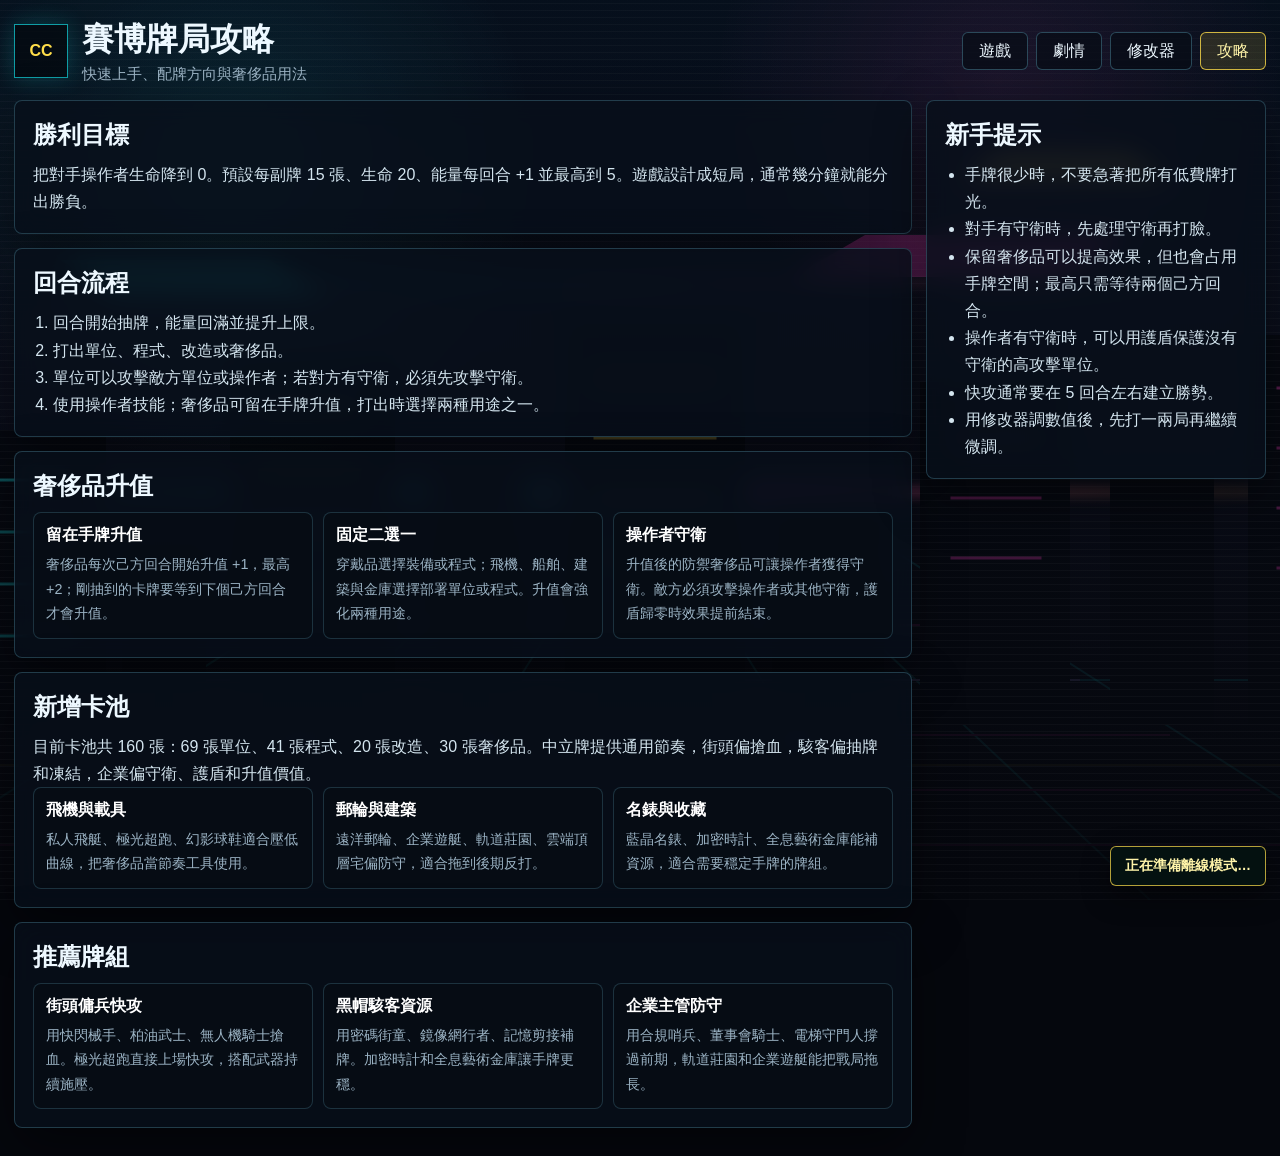
==== commit ca2402ff: "Show iPhone offline installation status" ====
--- a/guide.html
+++ b/guide.html
@@ -115,6 +115,6 @@
         </aside>
       </div>
     </main>
-    <script src="pwa.js"></script>
+    <script src="pwa.js?v=offline-status-20260714"></script>
   </body>
 </html>
--- a/styles.css
+++ b/styles.css
@@ -891,6 +891,31 @@
   padding-right: 4px;
 }
 
+.offline-ready-toast {
+  position: fixed;
+  right: max(14px, env(safe-area-inset-right));
+  bottom: max(14px, calc(env(safe-area-inset-bottom) + 10px));
+  z-index: 1200;
+  padding: 10px 14px;
+  border: 1px solid rgba(67, 245, 155, 0.7);
+  border-radius: 6px;
+  background: rgba(5, 18, 17, 0.96);
+  color: #baffd9;
+  box-shadow: 0 10px 28px rgba(0, 0, 0, 0.45);
+  font-size: 0.86rem;
+  font-weight: 800;
+}
+
+.offline-ready-toast[data-state="loading"] {
+  border-color: rgba(255, 222, 74, 0.7);
+  color: #fff4a9;
+}
+
+.offline-ready-toast[data-state="error"] {
+  border-color: rgba(255, 92, 114, 0.78);
+  color: #ffc0c9;
+}
+
 .opponent-picker {
   display: grid;
   gap: 6px;
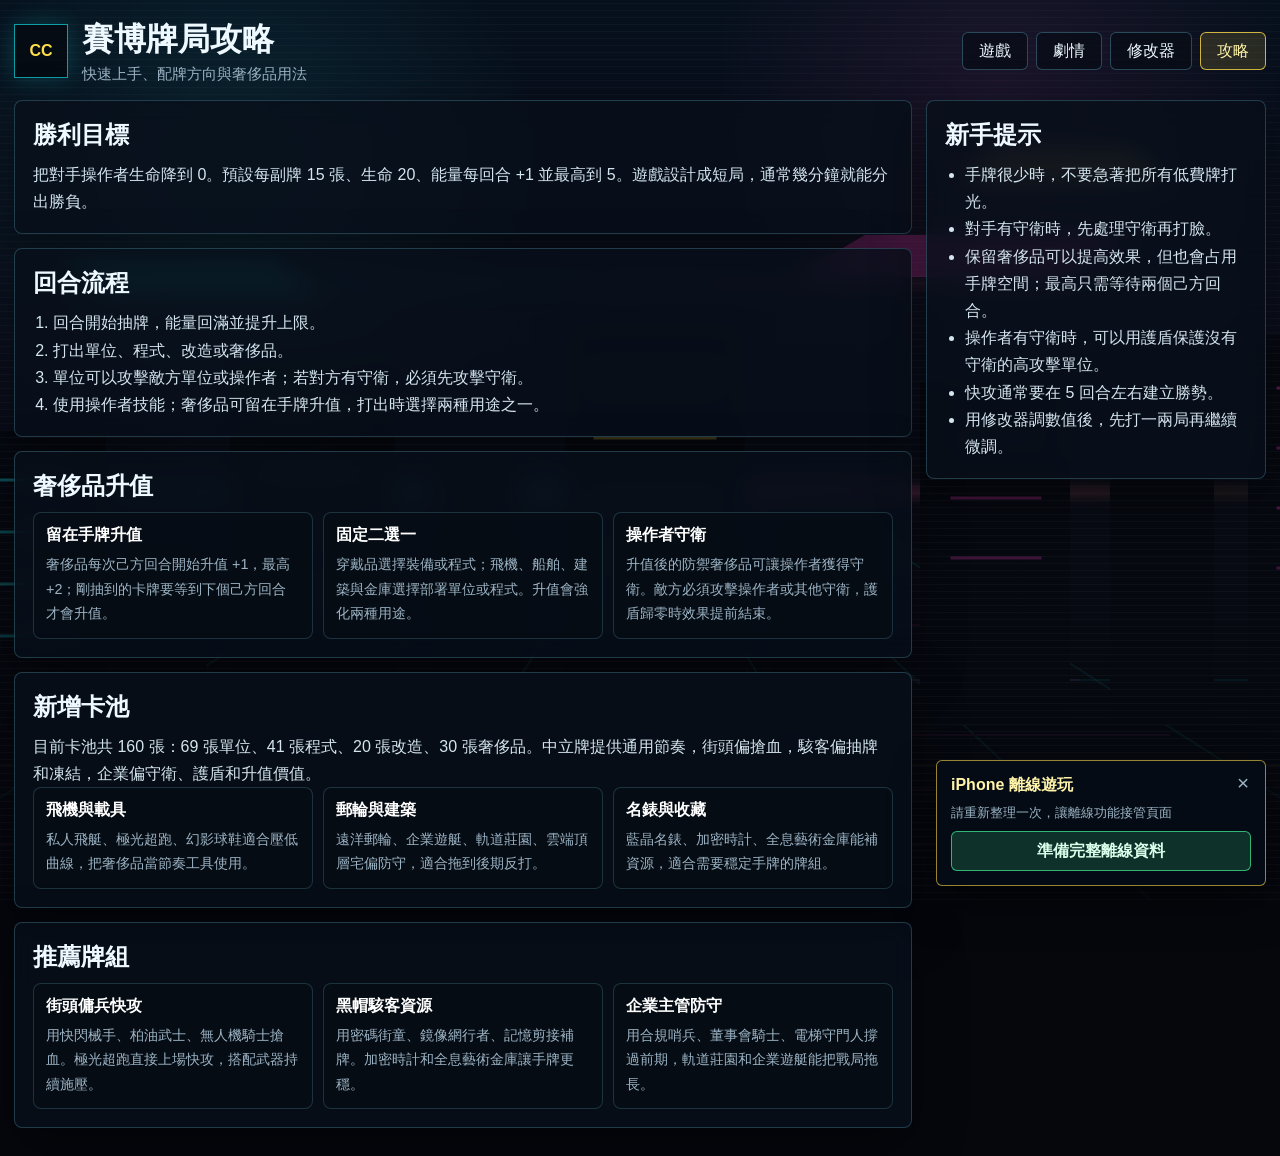
==== commit dfdc30b2: "Adopt proven iPhone offline installer" ====
--- a/guide.html
+++ b/guide.html
@@ -115,6 +115,6 @@
         </aside>
       </div>
     </main>
-    <script src="pwa.js?v=offline-status-20260714"></script>
+    <script src="pwa.js?v=offline-manager-20260714"></script>
   </body>
 </html>
--- a/styles.css
+++ b/styles.css
@@ -916,6 +916,57 @@
   color: #ffc0c9;
 }
 
+.offline-install-panel {
+  position: fixed;
+  right: max(14px, env(safe-area-inset-right));
+  bottom: max(14px, calc(env(safe-area-inset-bottom) + 10px));
+  z-index: 1250;
+  display: grid;
+  width: min(330px, calc(100vw - 28px));
+  gap: 8px;
+  padding: 14px;
+  border: 1px solid rgba(255, 222, 74, 0.58);
+  border-radius: 6px;
+  background: rgba(5, 12, 21, 0.97);
+  box-shadow: 0 16px 42px rgba(0, 0, 0, 0.55);
+}
+
+.offline-install-panel[data-ready="true"] {
+  border-color: rgba(67, 245, 155, 0.72);
+}
+
+.offline-install-panel strong {
+  padding-right: 28px;
+  color: #fff4a9;
+}
+
+.offline-panel-status {
+  color: var(--muted);
+  font-size: 0.8rem;
+  line-height: 1.45;
+}
+
+.offline-prepare-button {
+  min-height: 40px;
+  border: 1px solid rgba(67, 245, 155, 0.68);
+  border-radius: 6px;
+  background: rgba(22, 75, 57, 0.62);
+  color: #d9ffeb;
+  font-weight: 800;
+}
+
+.offline-panel-close {
+  position: absolute;
+  top: 6px;
+  right: 6px;
+  width: 32px;
+  height: 32px;
+  border: 0;
+  background: transparent;
+  color: var(--muted);
+  font-size: 1.3rem;
+}
+
 .opponent-picker {
   display: grid;
   gap: 6px;
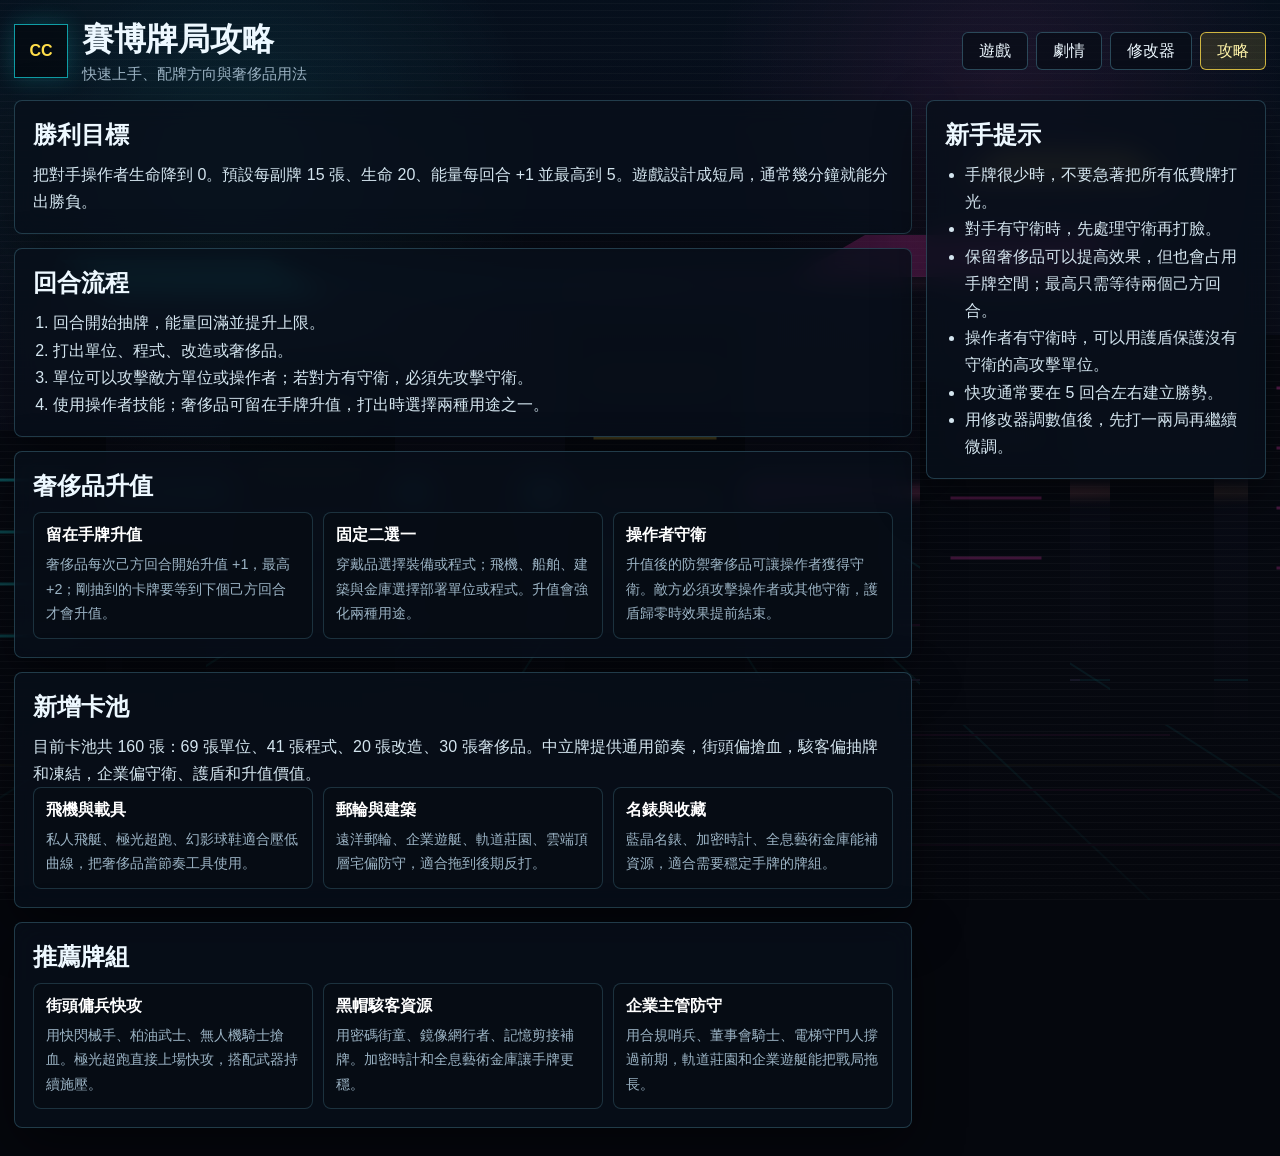
==== commit 27bb46ce: "Remove iPhone offline mode" ====
--- a/guide.html
+++ b/guide.html
@@ -4,10 +4,7 @@
     <meta charset="utf-8" />
     <meta name="viewport" content="width=device-width, initial-scale=1" />
     <meta name="theme-color" content="#07111d" />
-    <meta name="apple-mobile-web-app-capable" content="yes" />
     <title>賽博牌局攻略</title>
-    <link rel="manifest" href="manifest.webmanifest" />
-    <link rel="apple-touch-icon" href="assets/app-icon-180.png" />
     <link rel="stylesheet" href="styles.css?v=luxury-details-20260714" />
   </head>
   <body>
@@ -115,6 +112,6 @@
         </aside>
       </div>
     </main>
-    <script src="pwa.js?v=offline-manager-20260714"></script>
+    <script src="legacy-worker-cleanup.js?v=20260714"></script>
   </body>
 </html>
--- a/styles.css
+++ b/styles.css
@@ -891,82 +891,6 @@
   padding-right: 4px;
 }
 
-.offline-ready-toast {
-  position: fixed;
-  right: max(14px, env(safe-area-inset-right));
-  bottom: max(14px, calc(env(safe-area-inset-bottom) + 10px));
-  z-index: 1200;
-  padding: 10px 14px;
-  border: 1px solid rgba(67, 245, 155, 0.7);
-  border-radius: 6px;
-  background: rgba(5, 18, 17, 0.96);
-  color: #baffd9;
-  box-shadow: 0 10px 28px rgba(0, 0, 0, 0.45);
-  font-size: 0.86rem;
-  font-weight: 800;
-}
-
-.offline-ready-toast[data-state="loading"] {
-  border-color: rgba(255, 222, 74, 0.7);
-  color: #fff4a9;
-}
-
-.offline-ready-toast[data-state="error"] {
-  border-color: rgba(255, 92, 114, 0.78);
-  color: #ffc0c9;
-}
-
-.offline-install-panel {
-  position: fixed;
-  right: max(14px, env(safe-area-inset-right));
-  bottom: max(14px, calc(env(safe-area-inset-bottom) + 10px));
-  z-index: 1250;
-  display: grid;
-  width: min(330px, calc(100vw - 28px));
-  gap: 8px;
-  padding: 14px;
-  border: 1px solid rgba(255, 222, 74, 0.58);
-  border-radius: 6px;
-  background: rgba(5, 12, 21, 0.97);
-  box-shadow: 0 16px 42px rgba(0, 0, 0, 0.55);
-}
-
-.offline-install-panel[data-ready="true"] {
-  border-color: rgba(67, 245, 155, 0.72);
-}
-
-.offline-install-panel strong {
-  padding-right: 28px;
-  color: #fff4a9;
-}
-
-.offline-panel-status {
-  color: var(--muted);
-  font-size: 0.8rem;
-  line-height: 1.45;
-}
-
-.offline-prepare-button {
-  min-height: 40px;
-  border: 1px solid rgba(67, 245, 155, 0.68);
-  border-radius: 6px;
-  background: rgba(22, 75, 57, 0.62);
-  color: #d9ffeb;
-  font-weight: 800;
-}
-
-.offline-panel-close {
-  position: absolute;
-  top: 6px;
-  right: 6px;
-  width: 32px;
-  height: 32px;
-  border: 0;
-  background: transparent;
-  color: var(--muted);
-  font-size: 1.3rem;
-}
-
 .opponent-picker {
   display: grid;
   gap: 6px;
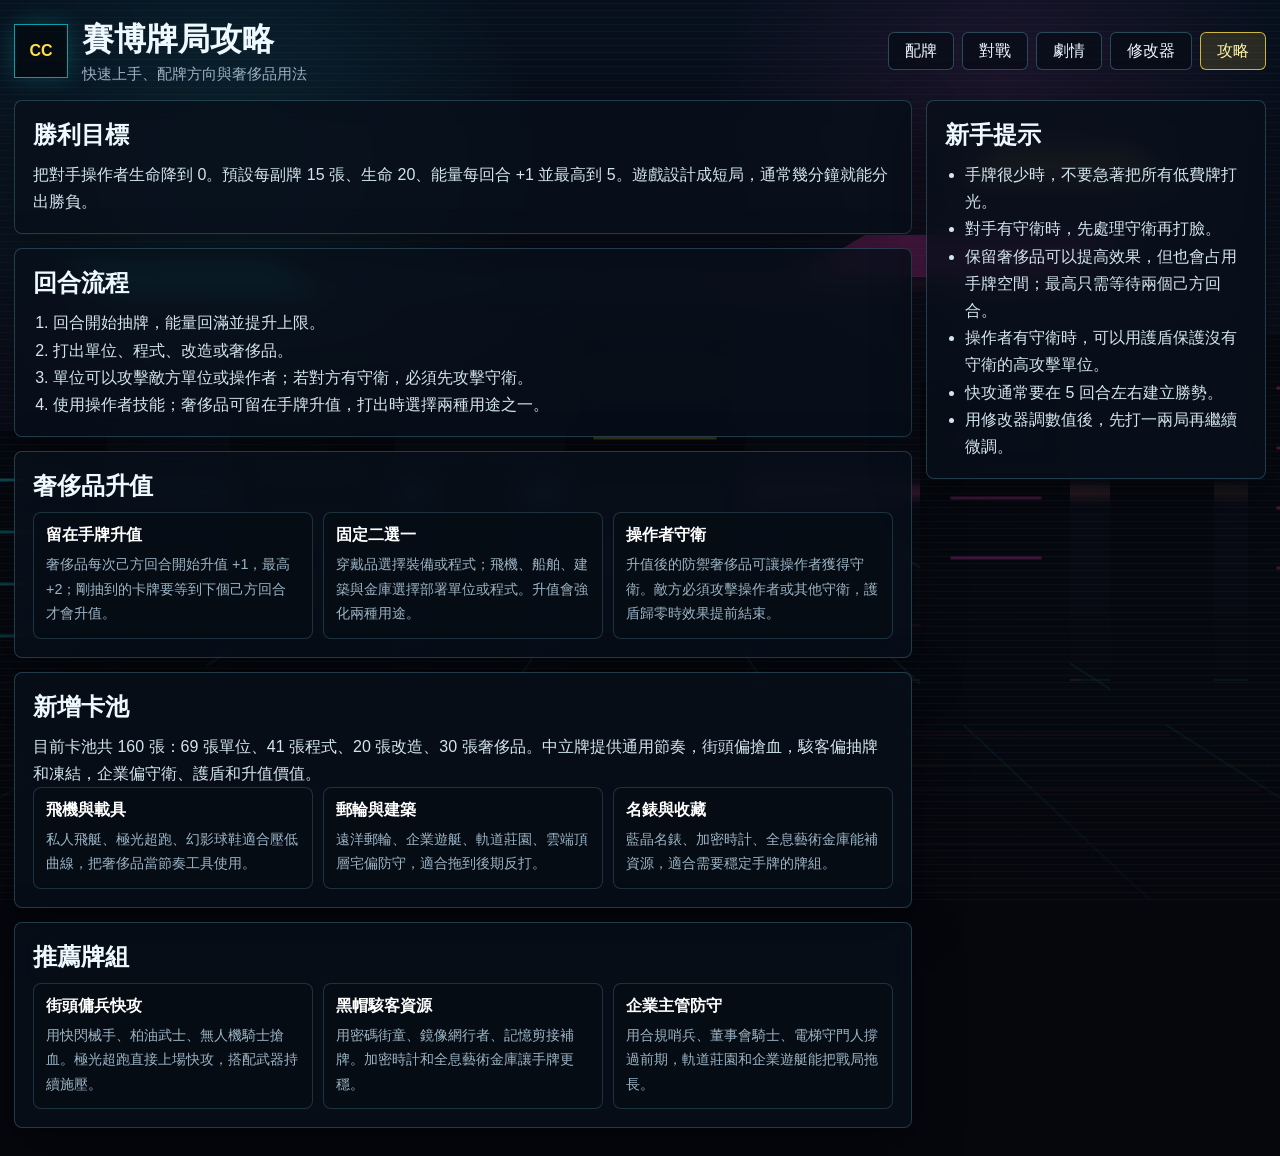
==== commit eed8ca8b: "Keep deck and battle navigation on subpages" ====
--- a/guide.html
+++ b/guide.html
@@ -19,7 +19,8 @@
           </div>
         </div>
         <nav class="view-tabs site-nav" aria-label="網站導覽">
-          <a class="tab-link" href="index.html">遊戲</a>
+          <a class="tab-link" href="index.html?view=builder">配牌</a>
+          <a class="tab-link" href="index.html?view=game">對戰</a>
           <a class="tab-link" href="story.html">劇情</a>
           <a class="tab-link" href="modifier.html">修改器</a>
           <a class="tab-link active" href="guide.html">攻略</a>
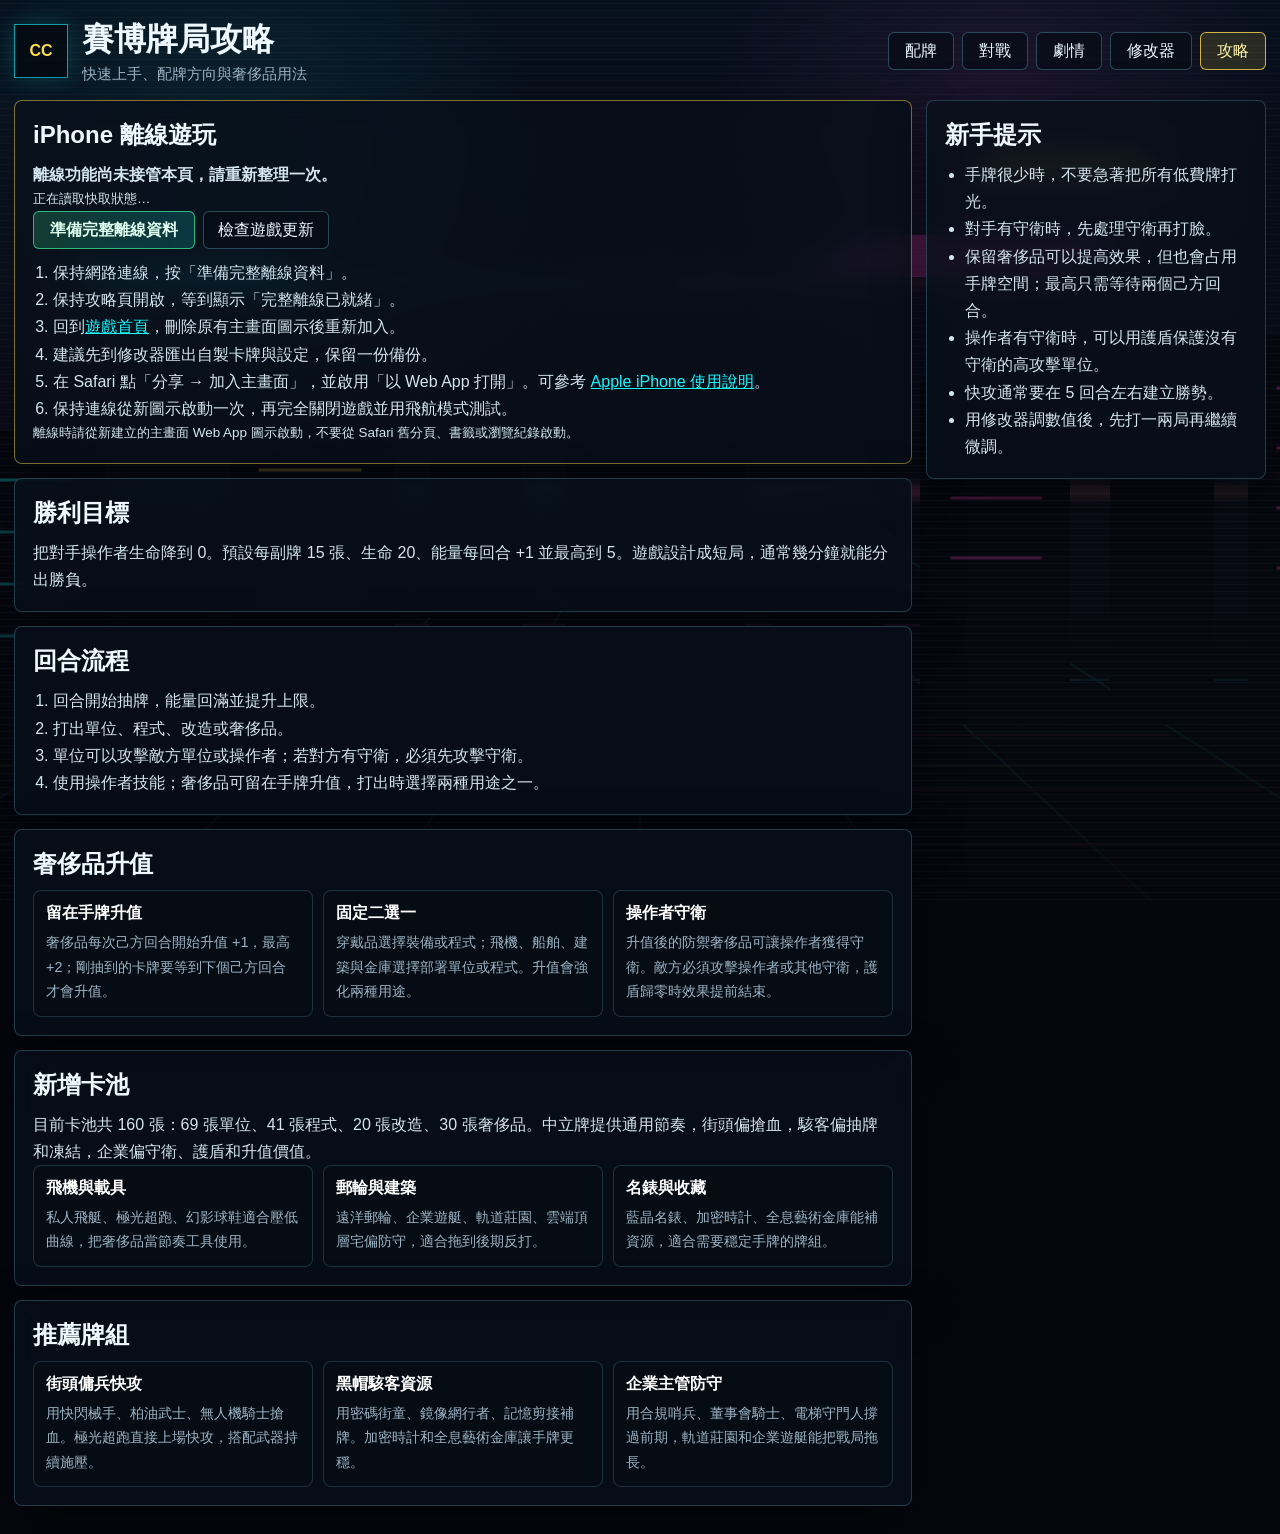
==== commit 2f8f2e7b: "Add verified guide-based iPhone offline mode" ====
--- a/guide.html
+++ b/guide.html
@@ -4,8 +4,11 @@
     <meta charset="utf-8" />
     <meta name="viewport" content="width=device-width, initial-scale=1" />
     <meta name="theme-color" content="#07111d" />
+    <meta name="apple-mobile-web-app-capable" content="yes" />
     <title>賽博牌局攻略</title>
-    <link rel="stylesheet" href="styles.css?v=luxury-details-20260714" />
+    <link rel="manifest" href="manifest.webmanifest" />
+    <link rel="apple-touch-icon" sizes="180x180" href="assets/app-icon-home-180.png?v=20260714" />
+    <link rel="stylesheet" href="styles.css?v=iphone-offline-20260714" />
   </head>
   <body>
     <div class="backdrop" aria-hidden="true"></div>
@@ -29,6 +32,25 @@
 
       <div class="page-grid">
         <section class="content-panel">
+          <div id="iphoneOfflinePanel" class="section-band offline-guide" data-state="pending">
+            <h2>iPhone 離線遊玩</h2>
+            <p id="offlineStatusText" class="offline-guide-status">正在讀取離線狀態…</p>
+            <p id="offlineStatusDetail" class="offline-guide-detail">正在讀取快取狀態…</p>
+            <div class="button-row">
+              <button id="prepareOfflineBtn" class="primary-button" type="button">準備完整離線資料</button>
+              <button id="refreshOfflineBtn" class="ghost-button" type="button">檢查遊戲更新</button>
+            </div>
+            <ol class="offline-install-steps">
+              <li>保持網路連線，按「準備完整離線資料」。</li>
+              <li>保持攻略頁開啟，等到顯示「完整離線已就緒」。</li>
+              <li>回到<a href="./">遊戲首頁</a>，刪除原有主畫面圖示後重新加入。</li>
+              <li>建議先到修改器匯出自製卡牌與設定，保留一份備份。</li>
+              <li>在 Safari 點「分享 → 加入主畫面」，並啟用「以 Web App 打開」。可參考 <a href="https://support.apple.com/en-gb/guide/iphone/iphea86e5236/ios" target="_blank" rel="noreferrer">Apple iPhone 使用說明</a>。</li>
+              <li>保持連線從新圖示啟動一次，再完全關閉遊戲並用飛航模式測試。</li>
+            </ol>
+            <p class="offline-guide-note">離線時請從新建立的主畫面 Web App 圖示啟動，不要從 Safari 舊分頁、書籤或瀏覽紀錄啟動。</p>
+          </div>
+
           <div class="section-band">
             <h2>勝利目標</h2>
             <p>把對手操作者生命降到 0。預設每副牌 15 張、生命 20、能量每回合 +1 並最高到 5。遊戲設計成短局，通常幾分鐘就能分出勝負。</p>
@@ -113,6 +135,6 @@
         </aside>
       </div>
     </main>
-    <script src="legacy-worker-cleanup.js?v=20260714"></script>
+    <script src="pwa.js?v=guide-offline-20260714"></script>
   </body>
 </html>
--- a/styles.css
+++ b/styles.css
@@ -309,6 +309,47 @@
   font-size: 0.9rem;
 }
 
+.offline-guide {
+  border-color: rgba(255, 222, 74, 0.48);
+}
+
+.offline-guide[data-state="ready"] {
+  border-color: rgba(67, 245, 155, 0.7);
+  box-shadow: inset 0 0 0 1px rgba(67, 245, 155, 0.12);
+}
+
+.offline-guide[data-state="error"] {
+  border-color: rgba(255, 92, 114, 0.72);
+}
+
+.offline-guide-status {
+  color: #fff4a9;
+  font-size: 1rem;
+  font-weight: 800;
+}
+
+.offline-guide[data-state="ready"] .offline-guide-status {
+  color: #baffd9;
+}
+
+.offline-guide[data-state="error"] .offline-guide-status {
+  color: #ffc0c9;
+}
+
+.offline-guide-detail,
+.offline-guide-note {
+  color: var(--muted);
+  font-size: 0.84rem;
+}
+
+.offline-install-steps {
+  margin-top: 16px;
+}
+
+.offline-install-steps a {
+  color: var(--cyan);
+}
+
 .story-overview {
   display: grid;
   gap: 12px;
@@ -919,6 +960,15 @@
 
 body.landing-active {
   overflow: hidden;
+}
+
+html.skip-entry-screen .landing-view {
+  display: none;
+}
+
+html.skip-entry-screen body.landing-active {
+  overflow-x: hidden;
+  overflow-y: auto;
 }
 
 .landing-view {
